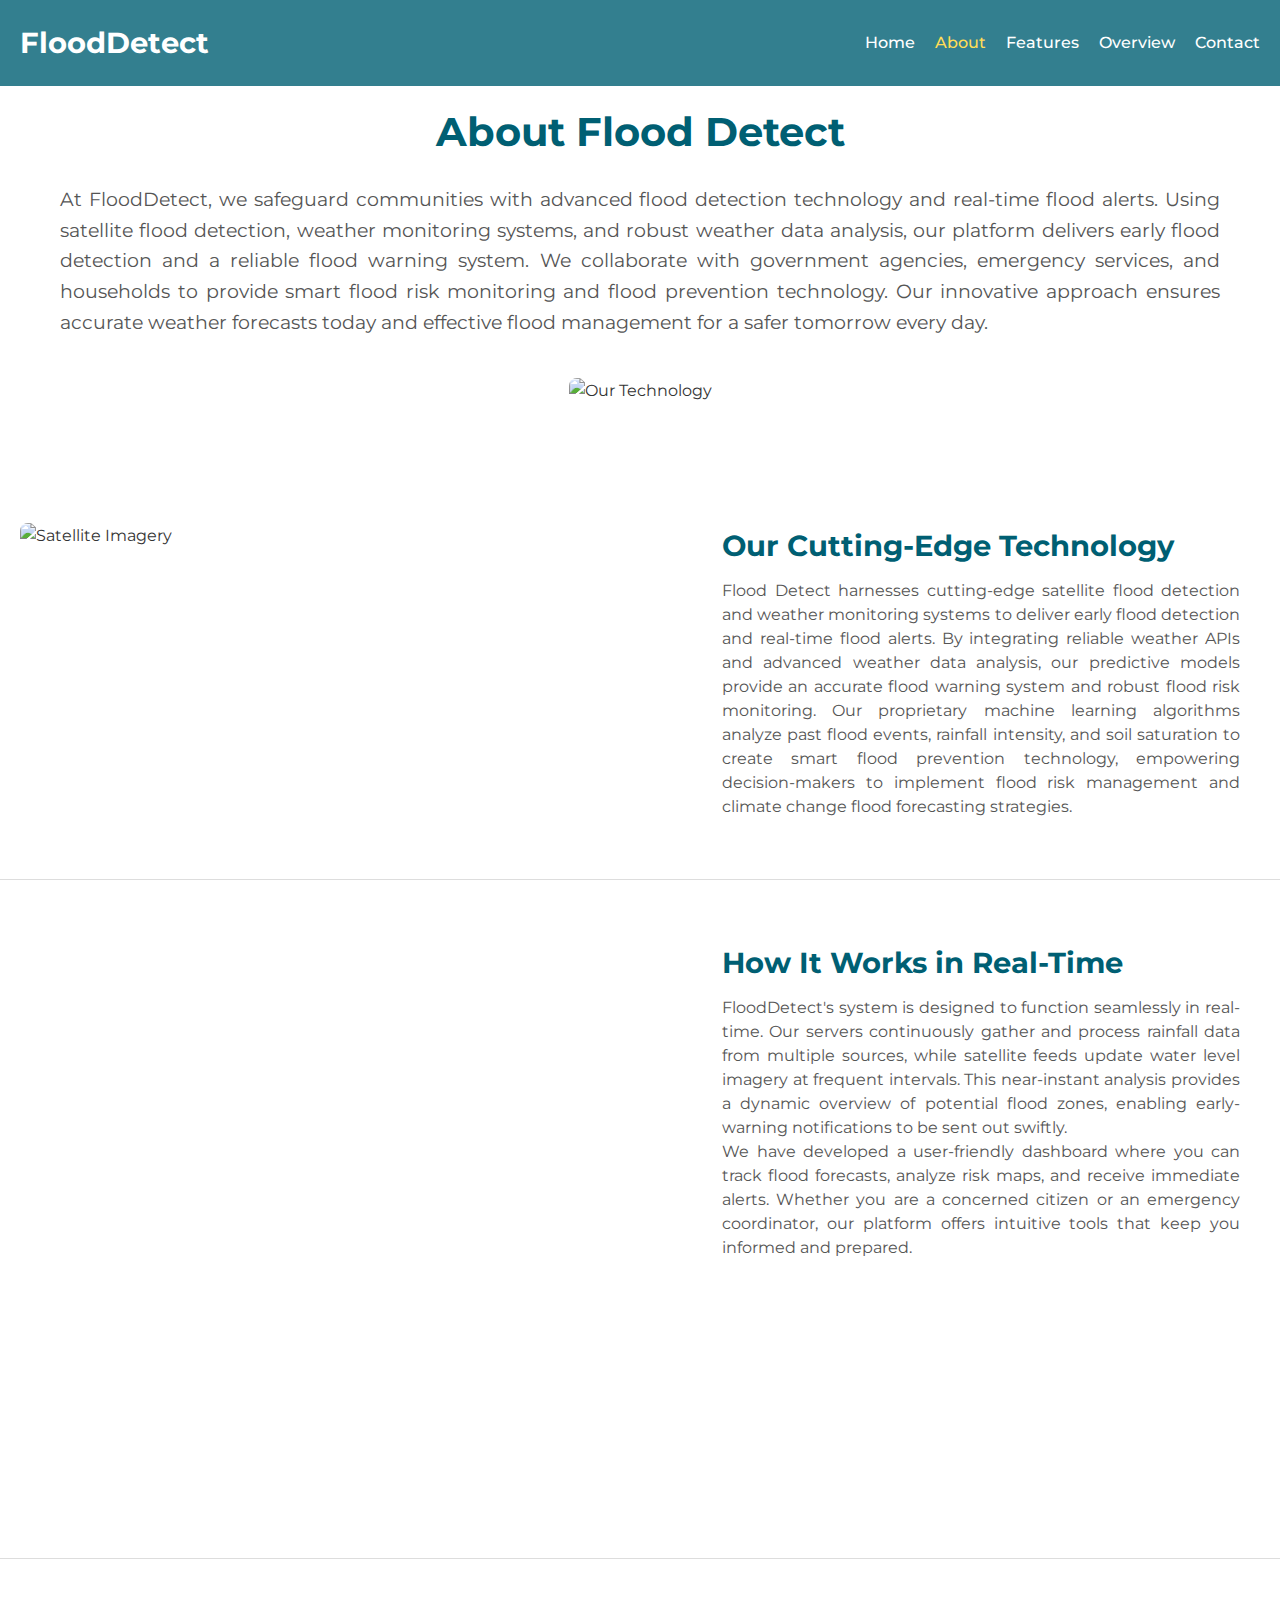
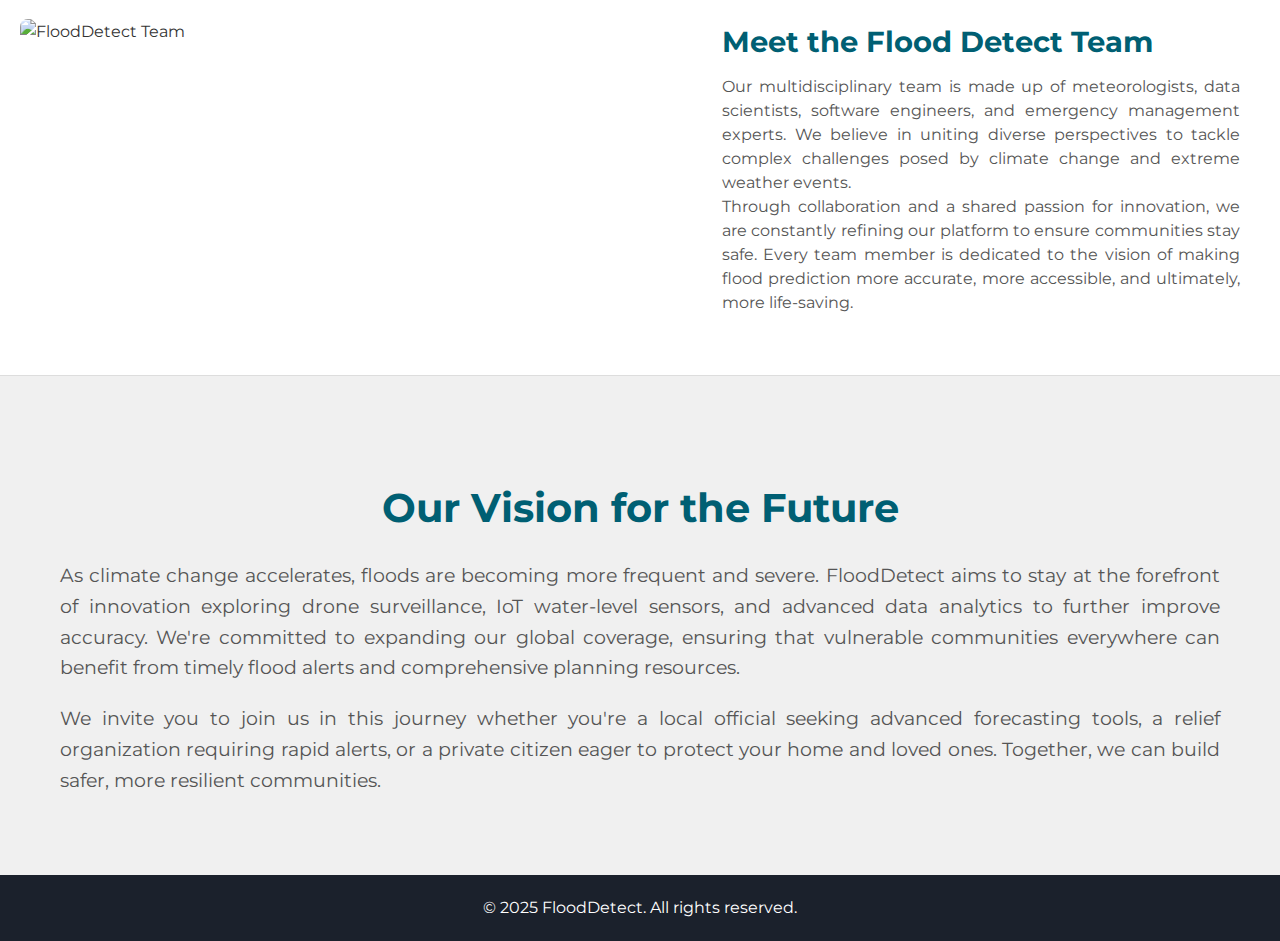
==== about.html @ d8332f97 "Add files via upload" ====
<!DOCTYPE html>
<html lang="en">
<head>
  <meta charset="UTF-8">
  <meta name="viewport" content="width=device-width, initial-scale=1">
  <title>FloodDetect – About</title>
  <link rel="stylesheet" href="style.css">
  <!-- Google Fonts -->
  <link href="https://fonts.googleapis.com/css2?family=Montserrat:wght@400;700&display=swap" rel="stylesheet">
</head>
<body class="about-page">
  <!-- Navigation (Same on every page) -->
  <header>
    <nav class="navbar">
      <div class="logo">FloodDetect</div>
      <ul class="nav-menu">
        <li><a href="index.html">Home</a></li>
        <li><a href="about.html" class="active">About</a></li>
        <li><a href="features.html">Features</a></li>
        <li><a href="overview.html">Overview</a></li>
        <li><a href="contact.html">Contact</a></li>
      </ul>
      <div class="menu-toggle">
        <span></span><span></span><span></span>
      </div>
    </nav>
  </header>

  <!-- Intro Section -->
  <section class="intro">
    <div class="container">
      <h2>About Flood Detect</h2>
      <p class="justify-text">
        At FloodDetect, we safeguard communities with advanced flood detection technology and real-time flood alerts. Using satellite flood detection, weather monitoring systems, and robust weather data analysis, our platform delivers early flood detection and a reliable flood warning system. We collaborate with government agencies, emergency services, and households to provide smart flood risk monitoring and flood prevention technology. Our innovative approach ensures accurate weather forecasts today and effective flood management for a safer tomorrow every day.
      </p>
      <!-- Replace with your own image -->
      <img src="src/im3.jpg" alt="Our Technology">
    </div>
  </section>

  <!-- Technology Section (Side-by-Side) -->
  <section class="side-by-side">
    <div class="side-by-side__image">
      <!-- Replace with an actual image or use an image overlay container if you want a hover effect -->
      <img src="src/im4.jpg" alt="Satellite Imagery">
    </div>
    <div class="side-by-side__content justify-text">
      <h2>Our Cutting-Edge Technology</h2>
      <p class="justify-text">
        Flood Detect harnesses cutting-edge satellite flood detection and weather monitoring systems to deliver early flood detection and real-time flood alerts. By integrating reliable weather APIs and advanced weather data analysis, our predictive models provide an accurate flood warning system and robust flood risk monitoring. Our proprietary machine learning algorithms analyze past flood events, rainfall intensity, and soil saturation to create smart flood prevention technology, empowering decision-makers to implement flood risk management and climate change flood forecasting strategies.
      </p>
    </div>
  </section>

  <!-- Video Section (Side-by-Side Reverse) -->
  <section class="side-by-side reverse">
    <div class="side-by-side__content justify-text">
      <h2>How It Works in Real-Time</h2>
      <p class="justify-text">
        FloodDetect's system is designed to function seamlessly in real-time. Our servers continuously gather and
        process rainfall data from multiple sources, while satellite feeds update water level imagery at frequent
        intervals. This near-instant analysis provides a dynamic overview of potential flood zones, enabling
        early-warning notifications to be sent out swiftly.
      </p>
      <p class="justify-text">
        We have developed a user-friendly dashboard where you can track flood forecasts, analyze risk maps, and
        receive immediate alerts. Whether you are a concerned citizen or an emergency coordinator, our platform
        offers intuitive tools that keep you informed and prepared.
      </p>
    </div>
    <div class="side-by-side__image video-container">
      <!-- Example: Embedding a video. Replace the src with your own video link or local file. -->
      <video 
        autoplay 
        loop 
        muted 
        playsinline 
        id="analyticsVideo" 
        poster="https://via.placeholder.com/800x450/005f73/ffffff?text=Loading+Video">
        <source src="src/v11.mp4" type="video/mp4">
        Your browser does not support HTML5 video.
      </video>
    </div>
  </section>

  <!-- Our Team Section -->
  <section class="side-by-side">
    <div class="side-by-side__image">
      <!-- Replace with your own team photo -->
      <img src="src/im5.jpg" alt="FloodDetect Team">
    </div>
    <div class="side-by-side__content justify-text">
      <h2>Meet the Flood Detect Team</h2>
      <p class="justify-text">
        Our multidisciplinary team is made up of meteorologists, data scientists, software engineers, and emergency
        management experts. We believe in uniting diverse perspectives to tackle complex challenges posed by
        climate change and extreme weather events.
      </p>
      <p class="justify-text">
        Through collaboration and a shared passion for innovation, we are constantly refining our platform to ensure
        communities stay safe. Every team member is dedicated to the vision of making flood prediction more accurate,
        more accessible, and ultimately, more life-saving.
      </p>
    </div>
  </section>

  <!-- Future Vision Section -->
  <section class="intro" style="background: #f0f0f0;">
    <div class="container">
      <h2>Our Vision for the Future</h2>
      <p class="justify-text">
        As climate change accelerates, floods are becoming more frequent and severe. FloodDetect aims to stay at the
        forefront of innovation exploring drone surveillance, IoT water-level sensors, and advanced data analytics
        to further improve accuracy. We're committed to expanding our global coverage, ensuring that vulnerable
        communities everywhere can benefit from timely flood alerts and comprehensive planning resources.
      </p>
      <p class="justify-text">
        We invite you to join us in this journey whether you're a local official seeking advanced forecasting tools,
        a relief organization requiring rapid alerts, or a private citizen eager to protect your home and loved
        ones. Together, we can build safer, more resilient communities.
      </p>
    </div>
  </section>

  <!-- Footer -->
  <footer>
    <div class="container">
      <p>&copy; 2025 FloodDetect. All rights reserved.</p>
    </div>
  </footer>

  <script src="script.js"></script>
</body>
</html>
---- style.css ----
/* --------------------------------------------------
   Global Styles
-------------------------------------------------- */
@import url('https://fonts.googleapis.com/css2?family=Poppins:wght@400;600;700&display=swap');

* {
  margin: 0;
  padding: 0;
  box-sizing: border-box;
}

body {
  font-family: 'Montserrat', sans-serif;
  background: #f7f7f7;
  color: #333;
  line-height: 1.6;
}

a {
  text-decoration: none;
}

/* Container Utility */
.container {
  max-width: 1200px;  /* Limit the width to prevent stretching */
  margin: 0 auto;     /* Center the container */
  padding: 0 20px;    /* Add some padding to the sides */
}

/* --------------------------------------------------
   Footer (Unified)
-------------------------------------------------- */
footer {
  background-color: #1b212c;
  color: #fff;
  text-align: center;
  padding: 20px 0;
  width: 100%;
  position: relative;
}

footer p {
  font-size: 1rem;
  margin: 0;
}

/* --------------------------------------------------
   Navigation Bar
-------------------------------------------------- */
.navbar {
  position: absolute;     /* Over hero video if on the home page */
  top: 0;
  width: 100%;
  padding: 20px;
  display: flex;
  justify-content: space-between;
  align-items: center;
  background: rgba(0,95,115,0.8);
  z-index: 10;
}

.logo {
  font-size: 1.8em;
  color: #fff;
  font-weight: 700;
}

.nav-menu {
  list-style: none;
  display: flex;
}

.nav-menu li {
  margin-left: 20px;
}

.nav-menu li a {
  color: #fff;
  font-size: 1em;
  font-weight: 500;
  transition: color 0.3s;
}

.nav-menu li a:hover,
.nav-menu li a.active {
  color: #ffdd57;
}

.menu-toggle {
  display: none;
  cursor: pointer;
}

.menu-toggle span {
  display: block;
  width: 25px;
  height: 3px;
  background: #fff;
  margin: 4px 0;
}

/* --------------------------------------------------
   Hero Section with Background Video
-------------------------------------------------- */
.hero {
  position: relative;
  height: 100vh;
  overflow: hidden;
}

.hero-bg {
  position: absolute;
  top: 0;
  left: 0;
  width: 100%;
  height: 100%;
}

#bgVideo {
  width: 100%;
  height: 100%;
  object-fit: contain; /* Or cover if you want it to fill the container */
  filter: brightness(0.7);
}

.video-fallback {
  display: none; /* Show this if the video fails (toggle via JS if needed) */
}

.hero-content {
  position: absolute;
  top: 50%;
  left: 50%;
  transform: translate(-50%, -50%);
  text-align: center;
  color: #fff;
  padding: 0 20px;
}

.hero-content h1 {
  font-size: 3.5em;
  margin-bottom: 20px;
  text-shadow: 2px 2px 8px rgba(0,0,0,0.7);
}

.hero-content p {
  font-size: 1.5em;
  margin-bottom: 30px;
  text-shadow: 1px 1px 6px rgba(0,0,0,0.6);
}

/* Reusable .btn style */
.btn {
  background: #ffdd57;
  color: #005f73;
  padding: 12px 30px;
  text-decoration: none;
  font-size: 1.2em;
  border-radius: 5px;
  transition: background 0.3s, transform 0.3s;
}

.btn:hover {
  background: #ffd633;
  transform: scale(1.05);
}

/* --------------------------------------------------
   Base Fancy Section
-------------------------------------------------- */
.fancy-section {
  background: linear-gradient(135deg, rgba(0,95,115,0.1) 0%, rgba(0,95,115,0.05) 100%);
  padding: 60px 20px;
  display: flex;
  flex-wrap: wrap;
  align-items: center;
  justify-content: space-between;
  margin-bottom: 40px;
  position: relative;
}

.justify-text {
  text-align: justify;
}

.why-choose__content,
.why-choose__image {
  flex: 1 1 45%;
  max-width: 45%;
  opacity: 0; /* Hidden initially */
}

.why-choose__content {
  margin-right: 20px;
}

.why-choose__content h2 {
  font-size: 2.5em;
  color: #005f73;
  margin-bottom: 20px;
}

.why-choose__content p {
  font-size: 1.2em;
  line-height: 1.6;
  color: #555;
}

.why-choose__image img {
  width: 100%;
  max-width: 600px;
  border-radius: 8px;
  display: block;
  margin: 0 auto;
}

/* Zoom Animation Classes */
.fade-zoom {
  transform: scale(0.8);
  transition: transform 0.8s ease-out, opacity 0.8s ease-out;
}

.fade-zoom.animate {
  opacity: 1;
  transform: scale(1);
}

/* --------------------------------------------------
   Intro Section
-------------------------------------------------- */
.intro {
  padding: 60px 20px;
  text-align: center;
  background: #fff;
}

.intro h2 {
  font-size: 2.5em;
  color: #005f73;
  margin-top: 40px;    /* Extra space above heading */
  margin-bottom: 20px; /* Space below heading */
}

.intro p {
  font-size: 1.2em;
  margin-bottom: 20px;
  color: #555;
  line-height: 1.6;
}

/* Make the intro image bigger */
.intro img {
  width: 60%;
  max-width: 800px;
  border-radius: 8px;
  margin-top: 20px;
}

/* --------------------------------------------------
   Side-by-Side Sections (Images/Videos + Text)
-------------------------------------------------- */
.side-by-side {
  display: flex;
  flex-wrap: wrap;
  align-items: justify;
  justify-content: space-between;
  padding: 60px 20px;
  background: #fff;
  border-bottom: 1px solid #ddd;
}

.side-by-side__image,
.side-by-side__content {
  flex: 1 1 45%;
  max-width: 45%;
}

.side-by-side__image img {
  width: 100%;
  border-radius: 8px;
}

.side-by-side__content {
  padding: 0 20px;
}

.side-by-side__content h2 {
  font-size: 1.8em;
  color: #005f73;
  margin-bottom: 10px;
}

.side-by-side__content p {
  font-size: 1em;
  color: #555;
  line-height: 1.5;
}

/* Reverse the order for an alternating layout */
.side-by-side.reverse {
  flex-direction: row-reverse;
}

/* Video container for embedded videos */
.video-container {
  position: relative;
  width: 100%;
  padding-bottom: 56.25%; /* 16:9 ratio */
  height: 0;
  overflow: hidden;
  border-radius: 8px; /* Slight rounding for a modern look */
}

.video-container video {
  position: absolute;
  top: 0;
  left: 0;
  width: 80%;
  height: 80%;
  object-fit: cover; /* or 'contain' if you prefer the entire frame in view */
}

/* --------------------------------------------------
   Optional Hover Animations & Overlays
-------------------------------------------------- */

/* 1. Zoom & Shadow on Image Hover */
.side-by-side__image img {
  transition: transform 0.4s ease, box-shadow 0.4s ease;
}

.side-by-side__image img:hover {
  transform: scale(1.05);
  box-shadow: 0 10px 20px rgba(0,0,0,0.3);
}

/* 2. Slide Text on Hover */
.side-by-side__content p {
  transition: transform 0.3s ease, color 0.3s ease;
}

.side-by-side__content p:hover {
  transform: translateX(10px);
  color: #ffdd57;
}

/* 3. Fade-In Overlay on Image Hover */
.image-overlay-container {
  position: relative;
  display: inline-block;
  overflow: hidden;
}

.image-overlay-container img {
  width: 80%;
  display: block;
}

.image-overlay-container .overlay {
  position: absolute;
  top: 0;
  left: 0;
  right: 0;
  bottom: 0;
  background: rgba(0, 95, 115, 0.7);
  color: #fff;
  display: flex;
  align-items: center;
  justify-content: center;
  opacity: 0;
  transition: opacity 0.4s ease;
}

.image-overlay-container:hover .overlay {
  opacity: 1;
}

/* 4. Combined Example: Slight zoom on image + color shift on heading */
.side-by-side__image img:hover {
  transform: scale(1.03);
  box-shadow: 0 5px 15px rgba(0,0,0,0.2);
}

.side-by-side__content h2 {
  transition: color 0.4s ease;
}

.side-by-side__content h2:hover {
  color: #ffdd57;
}

/* --------------------------------------------------
   CTA Section
-------------------------------------------------- */
.cta {
  display: flex;
  align-items: center;
  justify-content: center;
  min-height: 80vh;         /* Occupies 80% of viewport height */
  background-color: #fff;   /* or #f7f7f7 if you prefer */
  margin: 0;                /* Remove extra margins */
  padding: 0 20px;          /* Horizontal padding */
  text-align: center;
}

.cta > .container {
  display: flex;
  flex-direction: column;
  align-items: center;
  justify-content: center;
}

.cta h2 {
  color: #005f73;
  font-size: 2.5em;
  margin-bottom: 20px;
}

.cta p {
  font-size: 1.2em;
  color: #666;
  margin-bottom: 20px;
}

.cta .btn {
  background: none;
  color: #6c63ff;  /* Purple color for the link text */
  font-size: 1.2em;
  font-weight: 700;
  text-decoration: none;
  border: none;
  cursor: pointer;
  padding: 0;
  transition: color 0.3s ease;
}

.cta .btn:hover {
  color: #4e44c3;
}

/* --------------------------------------------------
   Responsive Styles
-------------------------------------------------- */
@media (max-width: 768px) {
  .nav-menu {
    flex-direction: column;
    background: rgba(0,95,115,0.9);
    position: absolute;
    top: 70px;
    left: 0;
    width: 100%;
    display: none;
  }

  .nav-menu.active {
    display: flex;
  }

  .menu-toggle {
    display: block;
  }

  .hero-content h1 {
    font-size: 2.5em;
  }

  .hero-content p {
    font-size: 1.2em;
  }

  .side-by-side,
  .side-by-side.reverse {
    flex-direction: column;
  }

  .side-by-side__image,
  .side-by-side__content {
    max-width: 100%;
    margin-bottom: 20px;
  }
}

/* --------------------------------------------------
   Scroll-Triggered Zoom Animation
-------------------------------------------------- */
.fade-zoom {
  transform: scale(0.8);
  opacity: 0;
  transition: transform 0.8s ease-out, opacity 0.8s ease-out;
}

.fade-zoom.animate {
  transform: scale(1);
  opacity: 1;
}


/* --------------------------------------------------
   About Page Overrides: Normal Image & Video Sizes
   (Only applied when body has class "about-page")
-------------------------------------------------- */
.about-page .intro img {
  width: 40%;         /* Reduced width compared to default */
  max-width: 600px;    /* Smaller maximum width */
}

.about-page .side-by-side__image img {
  max-width: 500px;    /* Reduce maximum width for side-by-side images */
}

.about-page .video-container {
  padding-bottom: 45%;  /* Reduce height of video container for a smaller video */
}

.about-page .video-container video {
  width: 100%;
  height: 100%;
  object-fit: cover;



  
}
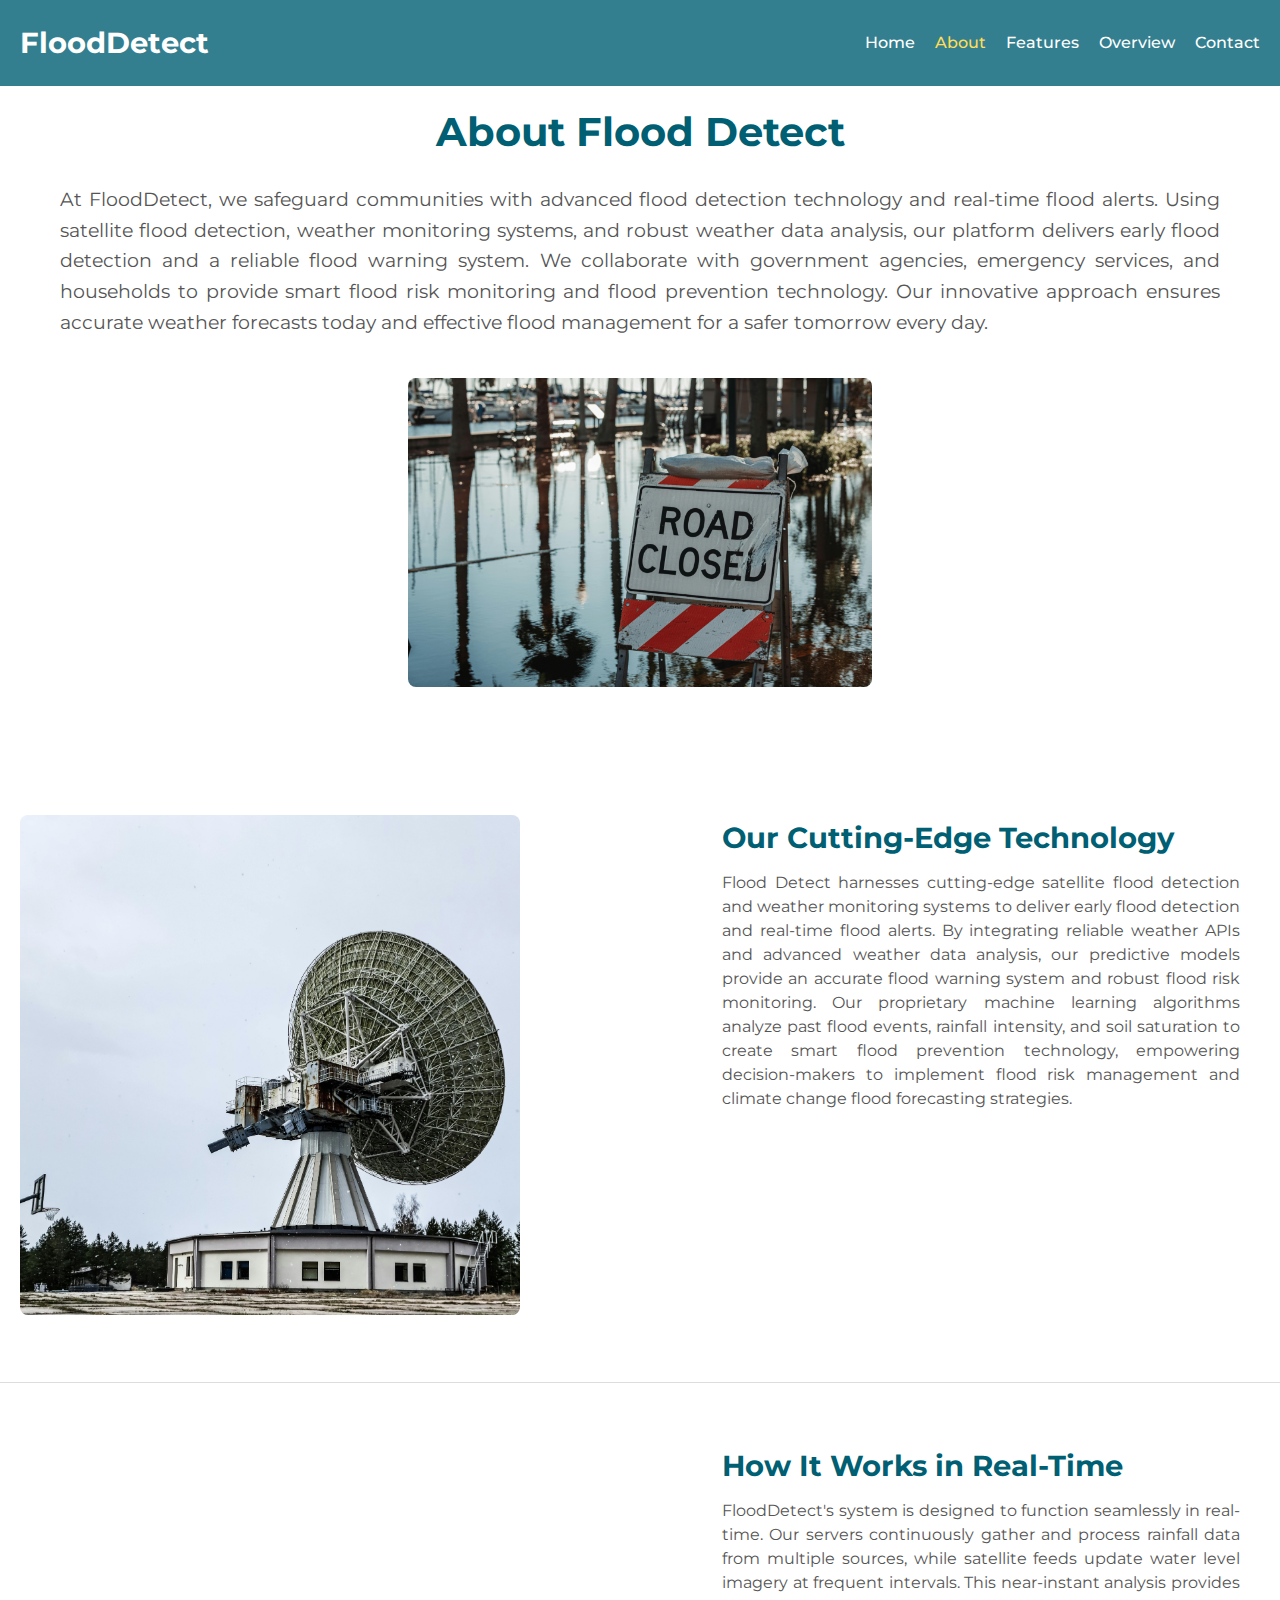
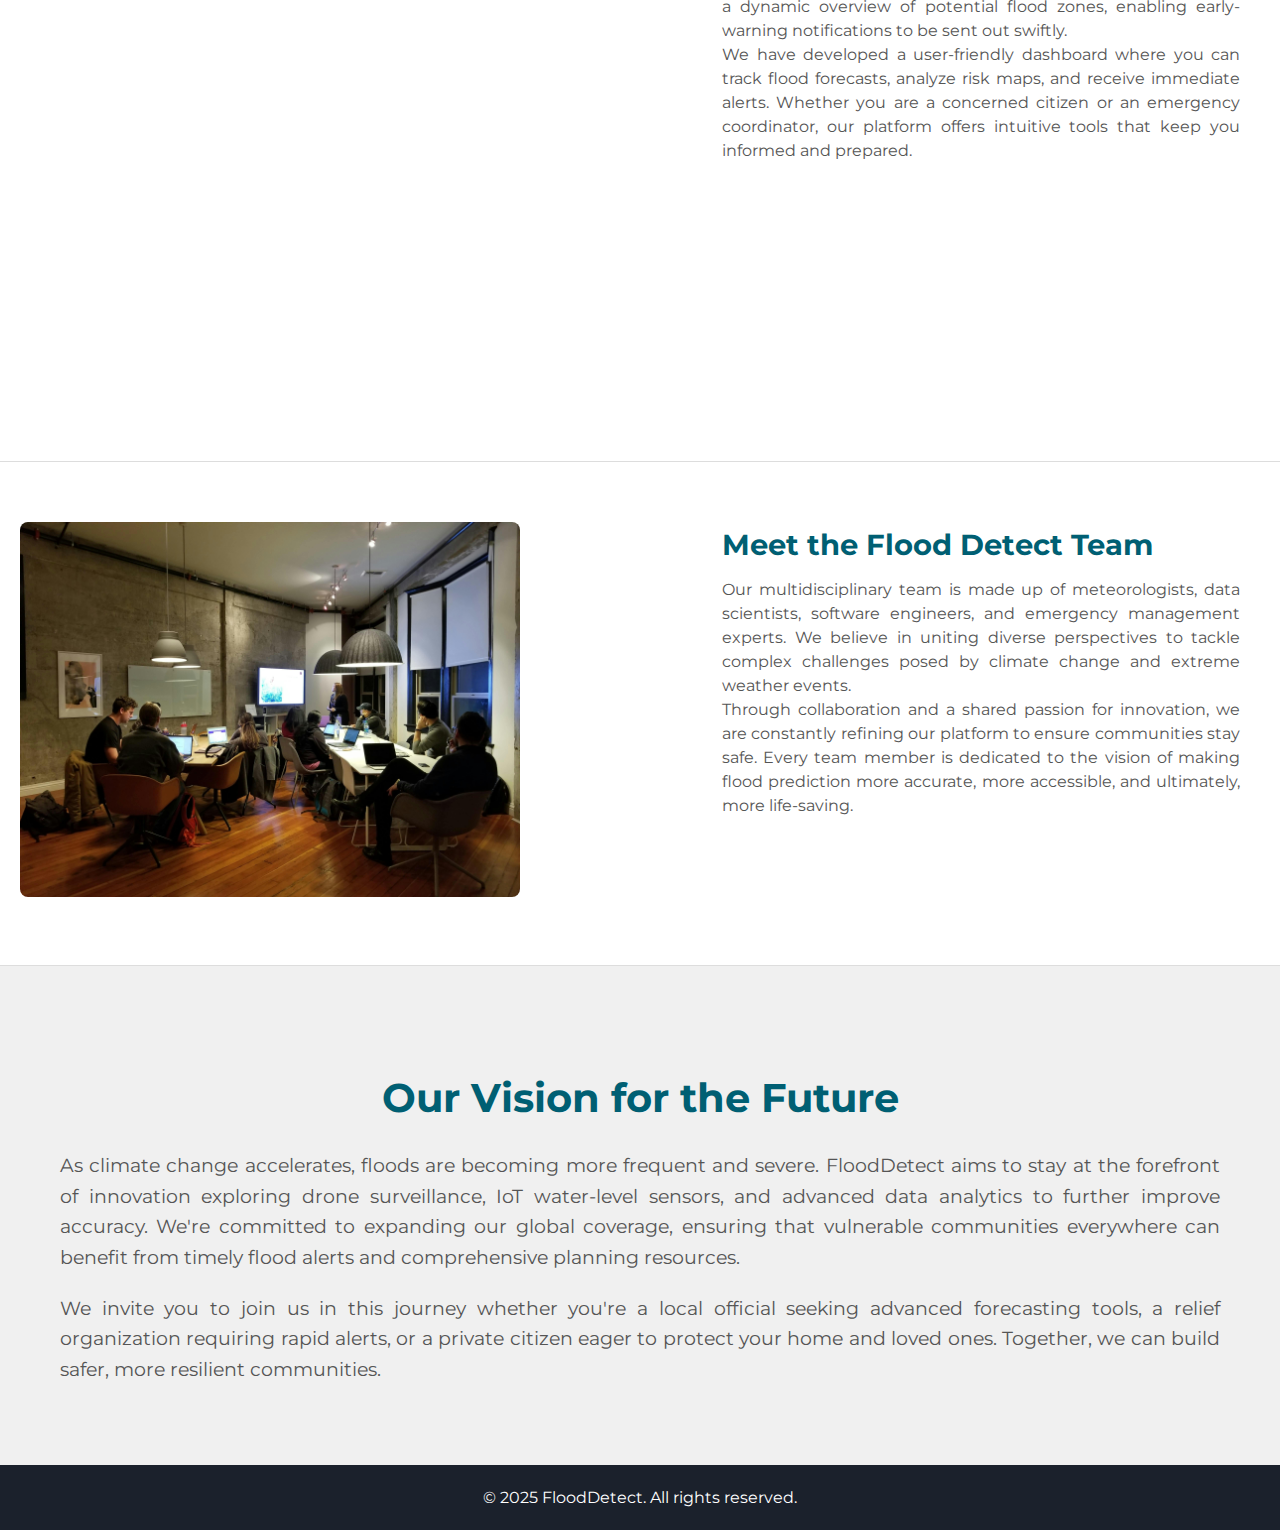
==== commit 20f0fe0e: "Update about.html" ====
--- a/about.html
+++ b/about.html
@@ -1,6 +1,15 @@
 <!DOCTYPE html>
 <html lang="en">
 <head>
+  <!-- Google tag (gtag.js) -->
+<script async src="https://www.googletagmanager.com/gtag/js?id=G-NHFHX0YWQ3"></script>
+<script>
+  window.dataLayer = window.dataLayer || [];
+  function gtag(){dataLayer.push(arguments);}
+  gtag('js', new Date());
+
+  gtag('config', 'G-NHFHX0YWQ3');
+</script>
   <meta charset="UTF-8">
   <meta name="viewport" content="width=device-width, initial-scale=1">
   <title>FloodDetect – About</title>
